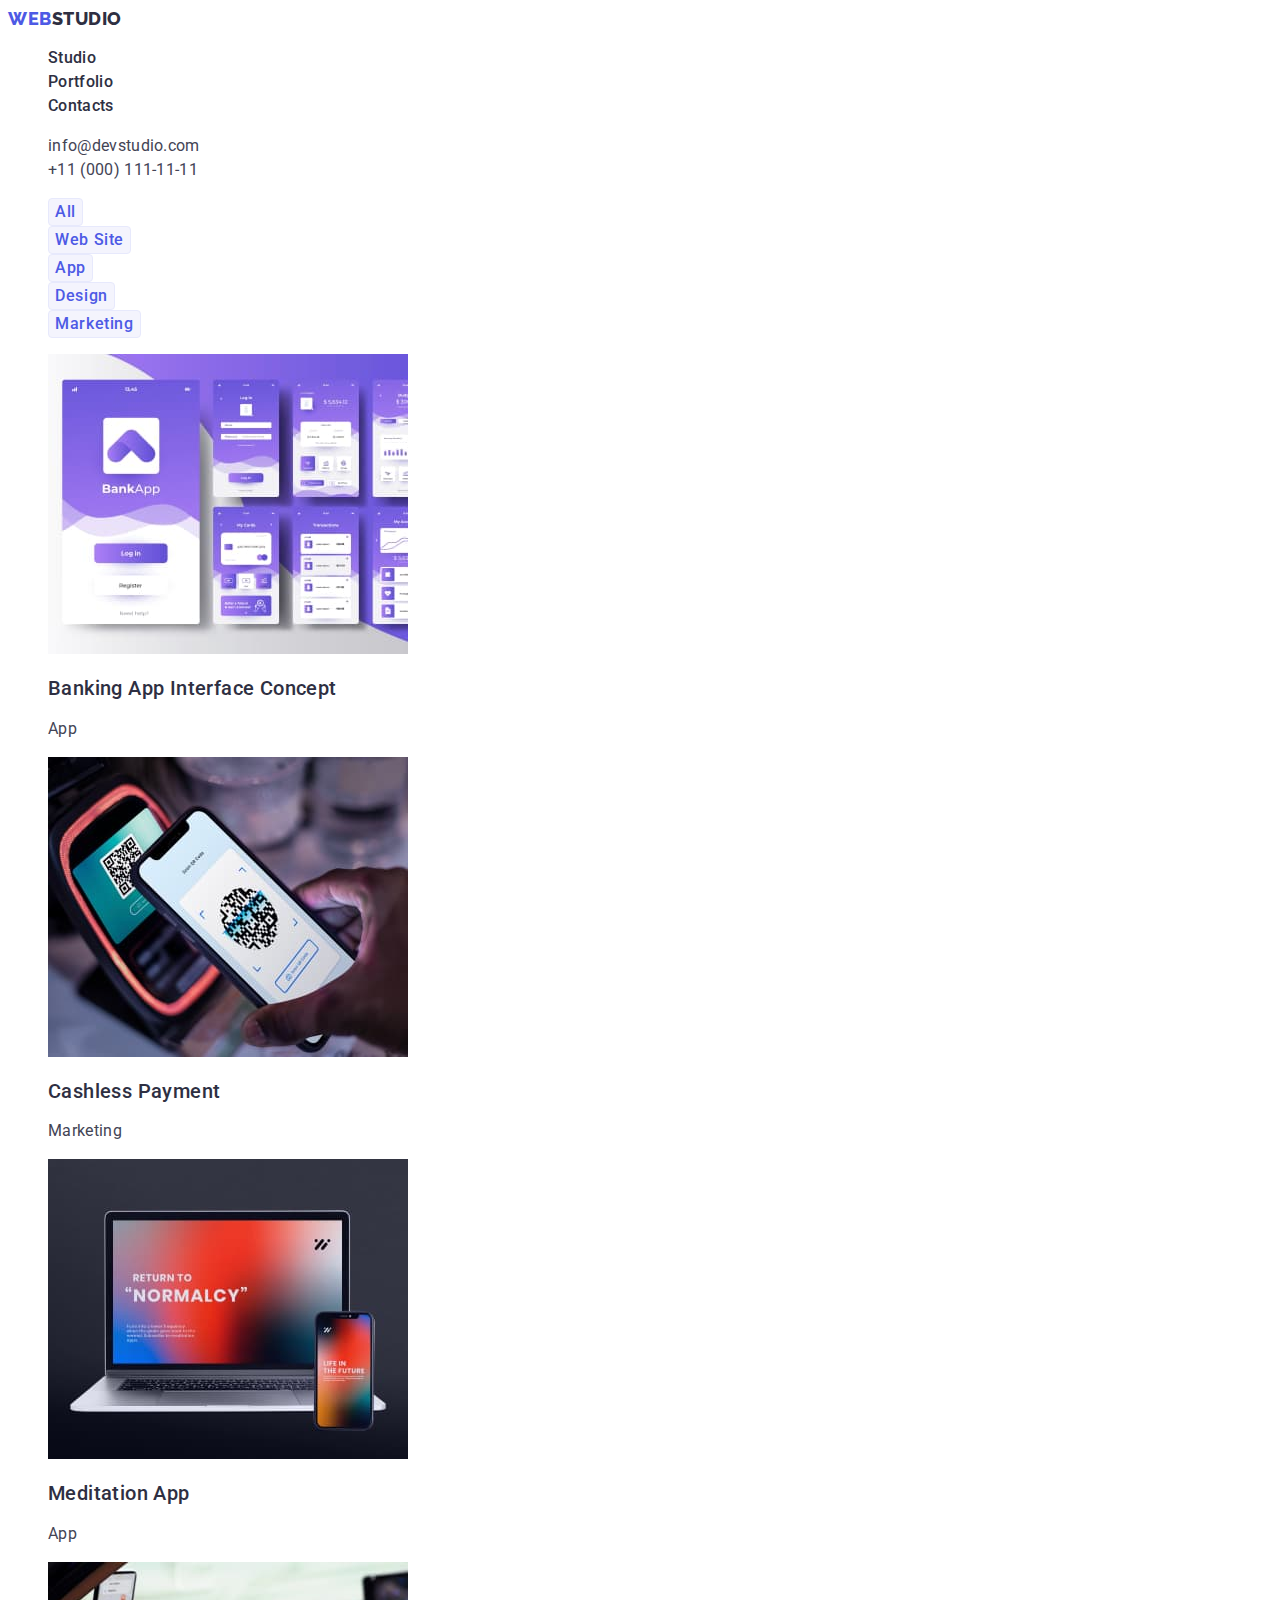
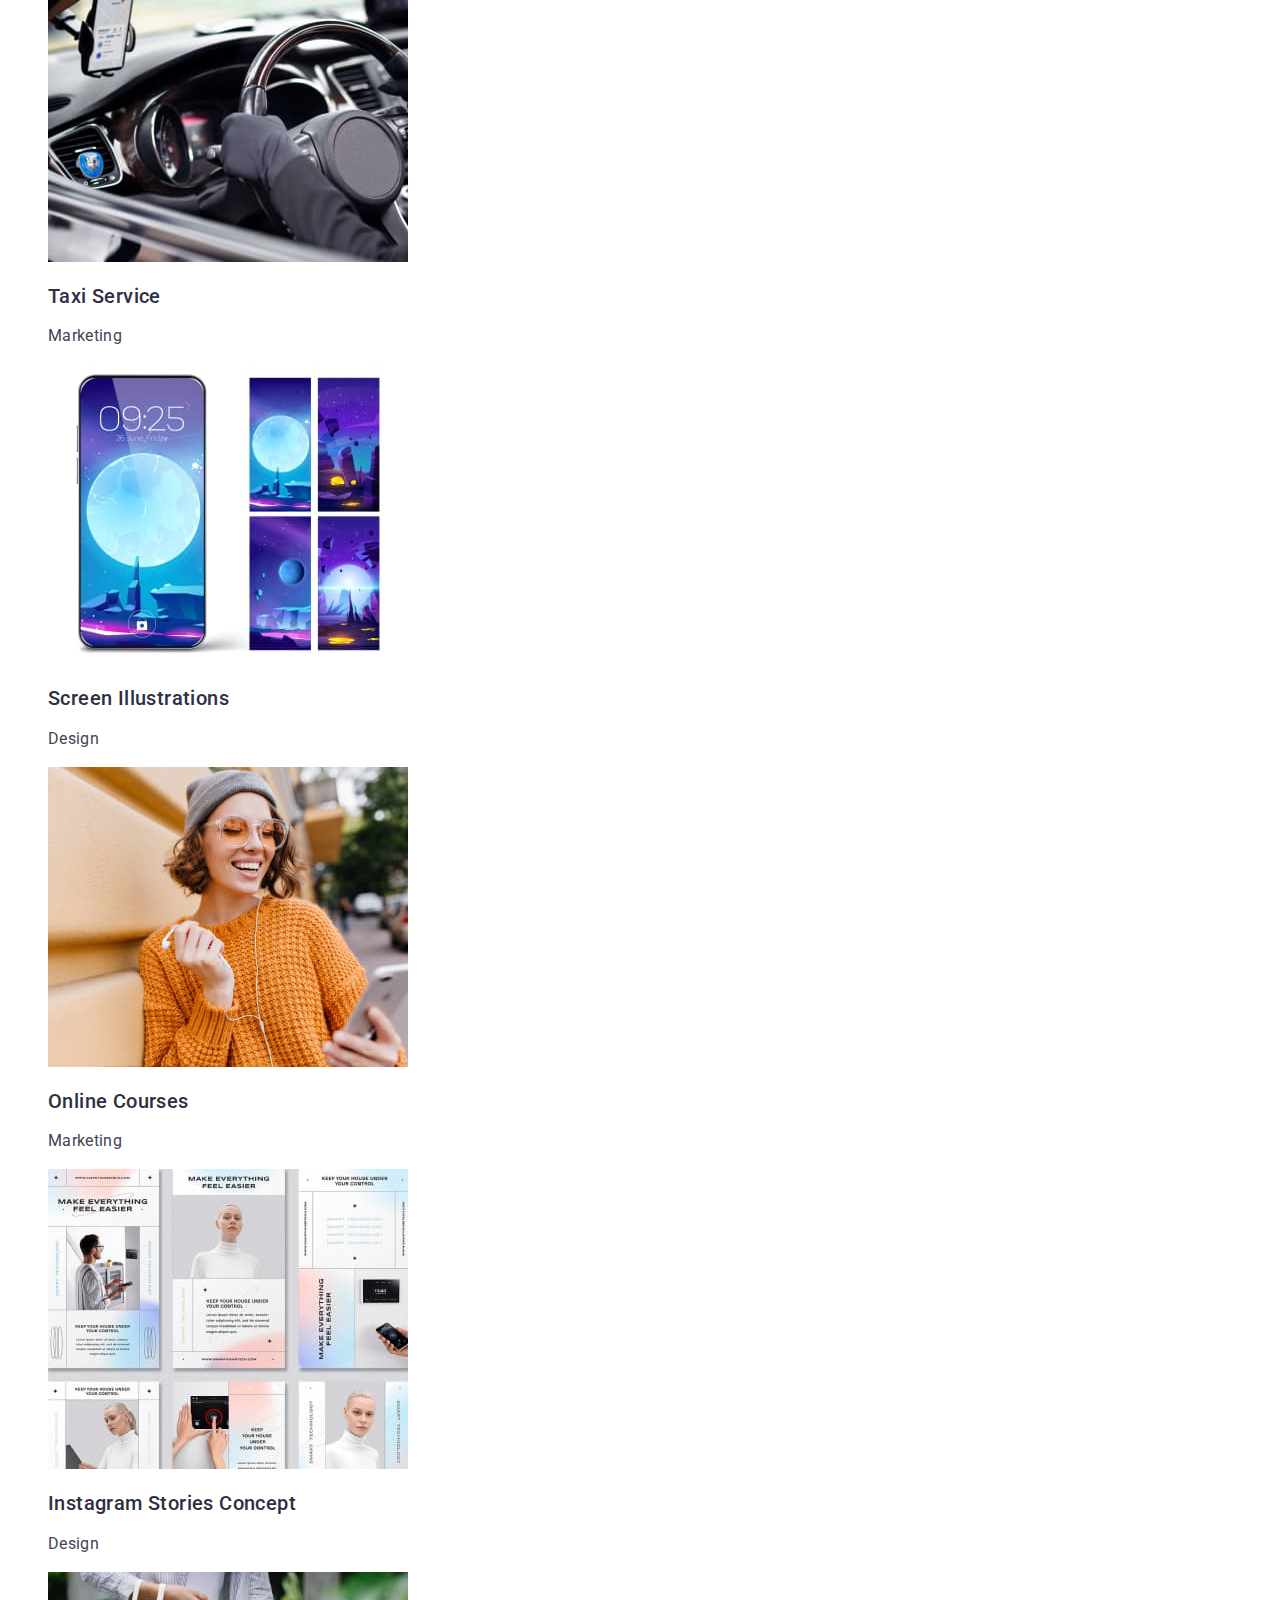
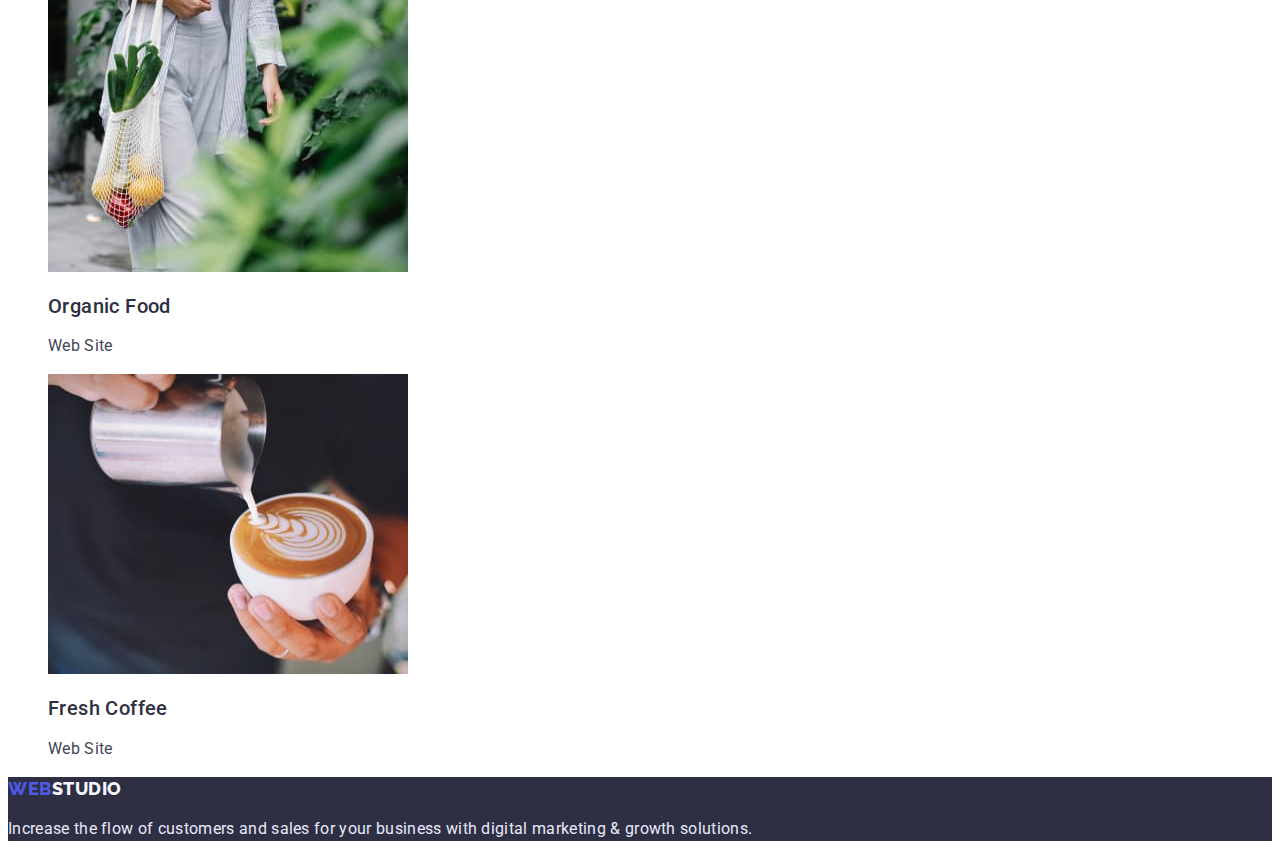
==== portfolio.html @ a834f353 "Initial commit" ====
<!DOCTYPE html>
<html lang="en">
  <head>
    <meta charset="UTF-8" />
    <meta http-equiv="X-UA-Compatible" content="IE=edge" />
    <meta name="viewport" content="width=device-width, initial-scale=1.0" />
    <title>Portfolio</title>
    <link rel="preconnect" href="https://fonts.googleapis.com" />
    <link rel="preconnect" href="https://fonts.gstatic.com" crossorigin />
    <link
      href="https://fonts.googleapis.com/css2?family=Raleway:wght@800&family=Roboto:wght@400;500;700&display=swap"
      rel="stylesheet"
    />
    <link rel="stylesheet" href="./css/styles.css" />
  </head>
  <body>
    <!-- Header section -->
    <header class="header">
      <nav class="header-nav">
        <a class="header-logo link" href="./index.html"
          >Web<span class="hd-logo">Studio</span></a
        >
        <ul class="header-list list">
          <li class="header-item">
            <a class="header-link link" href="./index.html">Studio</a>
          </li>
          <li class="header-item">
            <a class="header-link link" href="./portfolio.html">Portfolio</a>
          </li>
          <li class="header-item">
            <a class="header-link link" href="">Contacts</a>
          </li>
        </ul>
      </nav>
      <address class="header-address list">
        <ul class="header-contacts list">
          <li class="header-contact-item">
            <a class="header-contact link" href="mailto:info@devstudio.com"
              >info@devstudio.com</a
            >
          </li>
          <li class="header-contact-item">
            <a class="header-contact link" href="tel:+11(000)111-11-11"
              >+11 (000) 111-11-11</a
            >
          </li>
        </ul>
      </address>
    </header>
    <main>
      <section class="portfolio">
        <h1 class="portfolio-title">Portfolio</h1>
        <ul class="portfolio-list list">
          <li class="portfolio-item link">
            <button class="button btn" type="button">All</button>
          </li>
          <li class="portfolio-item">
            <button class="button btn" type="button">Web Site</button>
          </li>
          <li class="portfolio-item">
            <button class="button btn" type="button">App</button>
          </li>
          <li class="portfolio-item">
            <button class="button btn" type="button">Design</button>
          </li>
          <li class="portfolio-item">
            <button class="button btn" type="button">Marketing</button>
          </li>
        </ul>
        <ul class="portfolio-list-img list">
          <li class="img-item">
            <a class="portfolio-link link" href=""
              ><img
                src="./images/portfolio/img-2.jpg"
                alt="Banking App"
                width="360"
                height="300"
              />
              <h2 class="portfolio-subtitle">Banking App Interface Concept</h2>
              <p class="portfolio-text">App</p></a
            >
          </li>
          <li class="img-item">
            <a class="portfolio-link link" href=""
              ><img
                src="./images/portfolio/img-1.jpg"
                alt="Cashless Payment"
                width="360"
                height="300"
              />
              <h2 class="portfolio-subtitle">Cashless Payment</h2>
              <p class="portfolio-text">Marketing</p></a
            >
          </li>
          <li class="img-item">
            <a class="portfolio-link link" href=""
              ><img
                src="./images/portfolio/img.jpg"
                alt="Meditaion App"
                width="360"
                height="300"
              />
              <h2 class="portfolio-subtitle">Meditation App</h2>
              <p class="portfolio-text">App</p></a
            >
          </li>
          <li class="img-item">
            <a class="portfolio-link link" href=""
              ><img
                src="./images/portfolio/img3.jpg"
                alt="Taxi Service"
                width="360"
                height="300"
              />
              <h2 class="portfolio-subtitle">Taxi Service</h2>
              <p class="portfolio-text">Marketing</p></a
            >
          </li>
          <li class="img-item">
            <a class="portfolio-link link" href=""
              ><img
                src="./images/portfolio/img4.jpg"
                alt="Screen Illustrations"
                width="360"
                height="300"
              />
              <h2 class="portfolio-subtitle">Screen Illustrations</h2>
              <p class="portfolio-text">Design</p></a
            >
          </li>
          <li class="img-item">
            <a class="portfolio-link link" href=""
              ><img
                src="./images/portfolio/img5.jpg"
                alt="Online Courses"
                width="360"
                height="300"
              />
              <h2 class="portfolio-subtitle">Online Courses</h2>
              <p class="portfolio-text">Marketing</p></a
            >
          </li>
          <li class="img-item">
            <a class="portfolio-link link" href=""
              ><img
                src="./images/portfolio/img6.jpg"
                alt="Instagram Stories Concept"
                width="360"
                height="300"
              />
              <h2 class="portfolio-subtitle">Instagram Stories Concept</h2>
              <p class="portfolio-text">Design</p></a
            >
          </li>
          <li class="img-item">
            <a class="portfolio-link link" href=""
              ><img
                src="./images/portfolio/img7.jpg"
                alt="Organic Food"
                width="360"
                height="300"
              />
              <h2 class="portfolio-subtitle">Organic Food</h2>
              <p class="portfolio-text">Web Site</p></a
            >
          </li>
          <li class="img-item">
            <a class="portfolio-link link" href=""
              ><img
                src="./images/portfolio/img8.jpg"
                alt="Fresh Coffee"
                width="360"
                height="300"
              />
              <h2 class="portfolio-subtitle">Fresh Coffee</h2>
              <p class="portfolio-text">Web Site</p></a
            >
          </li>
        </ul>
      </section>
    </main>
    <!-- Footer section -->
    <footer class="footer">
      <a class="footer-logo link" href=""
        >Web<span class="logo">Studio</span></a
      >
      <p class="footer-text">
        Increase the flow of customers and sales for your business with digital
        marketing & growth solutions.
      </p>
    </footer>
  </body>
</html>
---- css/styles.css ----
:root {
    /* Text colors */
    --primary-txt-cl: #2e2f42;
    --secondary-txt-cl: #8E8F99;
    --accent-txt-cl: #E7E9FC;
    /* BG colors */
    --primary-bg-color: #2e2f42;
    /* Others */
    --color-iris: #4d5ae5;
    --color-ocean: #404bbf;
    --color-green: #31d0aa;
    --color-cornflower: #e7e9fc;
    --color-cloud: #f4f4fd;
    --color-slate: #434455;
    --light-txt-cl: #FFFFFF;
}
body {
    font-family: Roboto, sans-serif;
    font-size: 16px;
    line-height: calc(24 / 18);
    letter-spacing: 0.02em;
    color: var(--color-slate);
    background-color: #FFFFFF;
}
.link {
    text-decoration: none;
    color: currentColor;
}
.list {
    list-style: none;
}

.header {}

.header-logo{
    font-family: 'Raleway', sans-serif;
    font-weight: 800;
    font-size: 18px;
    line-height: 1.17;
    letter-spacing: 0.03em;
    text-transform: uppercase;
    color: var(--color-iris);
}
.hd-logo{
    font-family: 'Raleway',sans-serif;
    font-weight: 800;
    font-size: 18px;
    line-height: 1.17;
    letter-spacing: 0.03em;
    text-transform: uppercase;
    color: var(--primary-txt-cl);
}

.logo {
    font-family: 'Raleway', sans-serif;
    font-weight: 800;
    font-size: 18px;
    line-height: calc(24 / 18);
    letter-spacing: 0.03em;
    text-transform: uppercase;
    color: var(--color-cloud);
}

.header-nav {}

.header-address{
    font-style: normal;
}

.header-item {}

.header-link {
    font-weight: 500;
    font-size: 16px;
    line-height: 1.5;
    text-decoration: none;
    color: var(--primary-txt-cl);
}

.header-link:hover,
.header-link:focus{
    color: var(--color-ocean);
}

.list{
    list-style: none;
}

.header-contact-item {
    
}
.header-contact{
    font-weight: 400;
    font-size: 16px;
    line-height: 1.5;
    letter-spacing: 0.02em;
    color: var(--color-slate);
}

.header-contact:hover,
.header-contact:focus{
    color: var(--color-ocean);
}


/* Hero section */
.hero-section {
    background-color: var(--primary-bg-color);
}

.hero-title {
    font-weight: 700;
    font-size: 56px;
    line-height: 1.07;
    text-align: center;
    letter-spacing: 0.02em;
    color: var(--light-txt-cl);
}

.hero-btn {
    font-family: inherit;
    font-weight: 500;
    font-size: 16px;
    line-height: calc(24 /16);
    letter-spacing: 0.04em;
    color: var(--light-txt-cl);
    background-color: var(--color-iris);
    border-radius: 4px;
    cursor: pointer;
}
.hero-btn:hover,
.hero-btn:focus{
    background-color: var(--color-ocean);
}

/* First section */
.first-section {}

.first-title {
    display: none;
}

.first-list {}

.first-item {}

.first-subtitle {
    font-weight: 500;
    font-size: 20px;
    line-height: calc(24 / 20);
    letter-spacing: 0.02em;
    color: var(--primary-txt-cl);
}

.first-text {
    font-weight: 400;
    font-size: 16px;
    line-height: calc(24 / 16);
    color: var(--color-slate);
}

/* Second section */
.second-section {}

.second-title {
    font-weight: 700;
    font-size: 36px;
    line-height: 1.11;
    text-align: center;
    letter-spacing: 0.02em;
    text-transform: capitalize;
    color: var(--primary-txt-cl);
}

.second-list {}

.second-item {}

.second-img {}

/* Third section */
.third-section {
    background-color: var(--color-cloud);
}

.third-title {
    font-weight: 700;
    font-size: 36px;
    line-height: 1.11;
    text-align: center;
    letter-spacing: 0.02em;
    text-transform: capitalize;
    color: var(--primary-txt-cl);
}

.third-list {}

.third-item {
    background-color: #FFFFFF;
}

.third-img {}

.third-subtitle {
    font-weight: 500;
    font-size: 20px;
    line-height: calc(24 / 20);
    letter-spacing: 0.02em;
    color: var(--primary-txt-cl);
}

.third-text {
    font-weight: 400;
    font-size: 16px;
    line-height: calc(24 / 16);
    color: var(--color-slate);
}

/* Footer */
.footer {
    background-color: var(--primary-bg-color);
}

.footer-logo {
    font-family: 'Raleway', sans-serif;
    font-weight: 800;
    font-size: 18px;
    line-height: 1.17;
    letter-spacing: 0.03em;
    text-transform: uppercase;
    color: var(--color-iris);
}

.footer-text{
    font-weight: 400;
    font-size: 16px;
    line-height: calc(24 / 16);
    color: var(--color-cornflower);
}
    
.button:hover,
.button:focus{
    color: var(--light-txt-cl);
    background-color: var(--color-ocean);
}

.btn {
    font-family: inherit;
    font-weight: 500;
    font-size: 16px;
    line-height: calc(24 / 16);
    letter-spacing: 0.04em;
    color: var(--color-iris);
    background-color: var(--color-cloud);
    border: 1px solid var(--color-cornflower);
    border-radius: 4px;
    cursor: pointer;
}

.portfolio {}

.portfolio-title {
    display: none;
}

.portfolio-list {}

.portfolio-item {}

.portfolio-list-img {}

.img-item {}

.portfolio-link{}

.portfolio-subtitle {
    font-weight: 500;
    font-size: 20px;
    line-height: calc(24 / 20);
    letter-spacing: 0.02em;
    color: var(--primary-txt-cl);
}

.portfolio-text {
    font-weight: 400;
    font-size: 16px;
    line-height: calc(24 / 16);
    color: var(--color-slate);
}
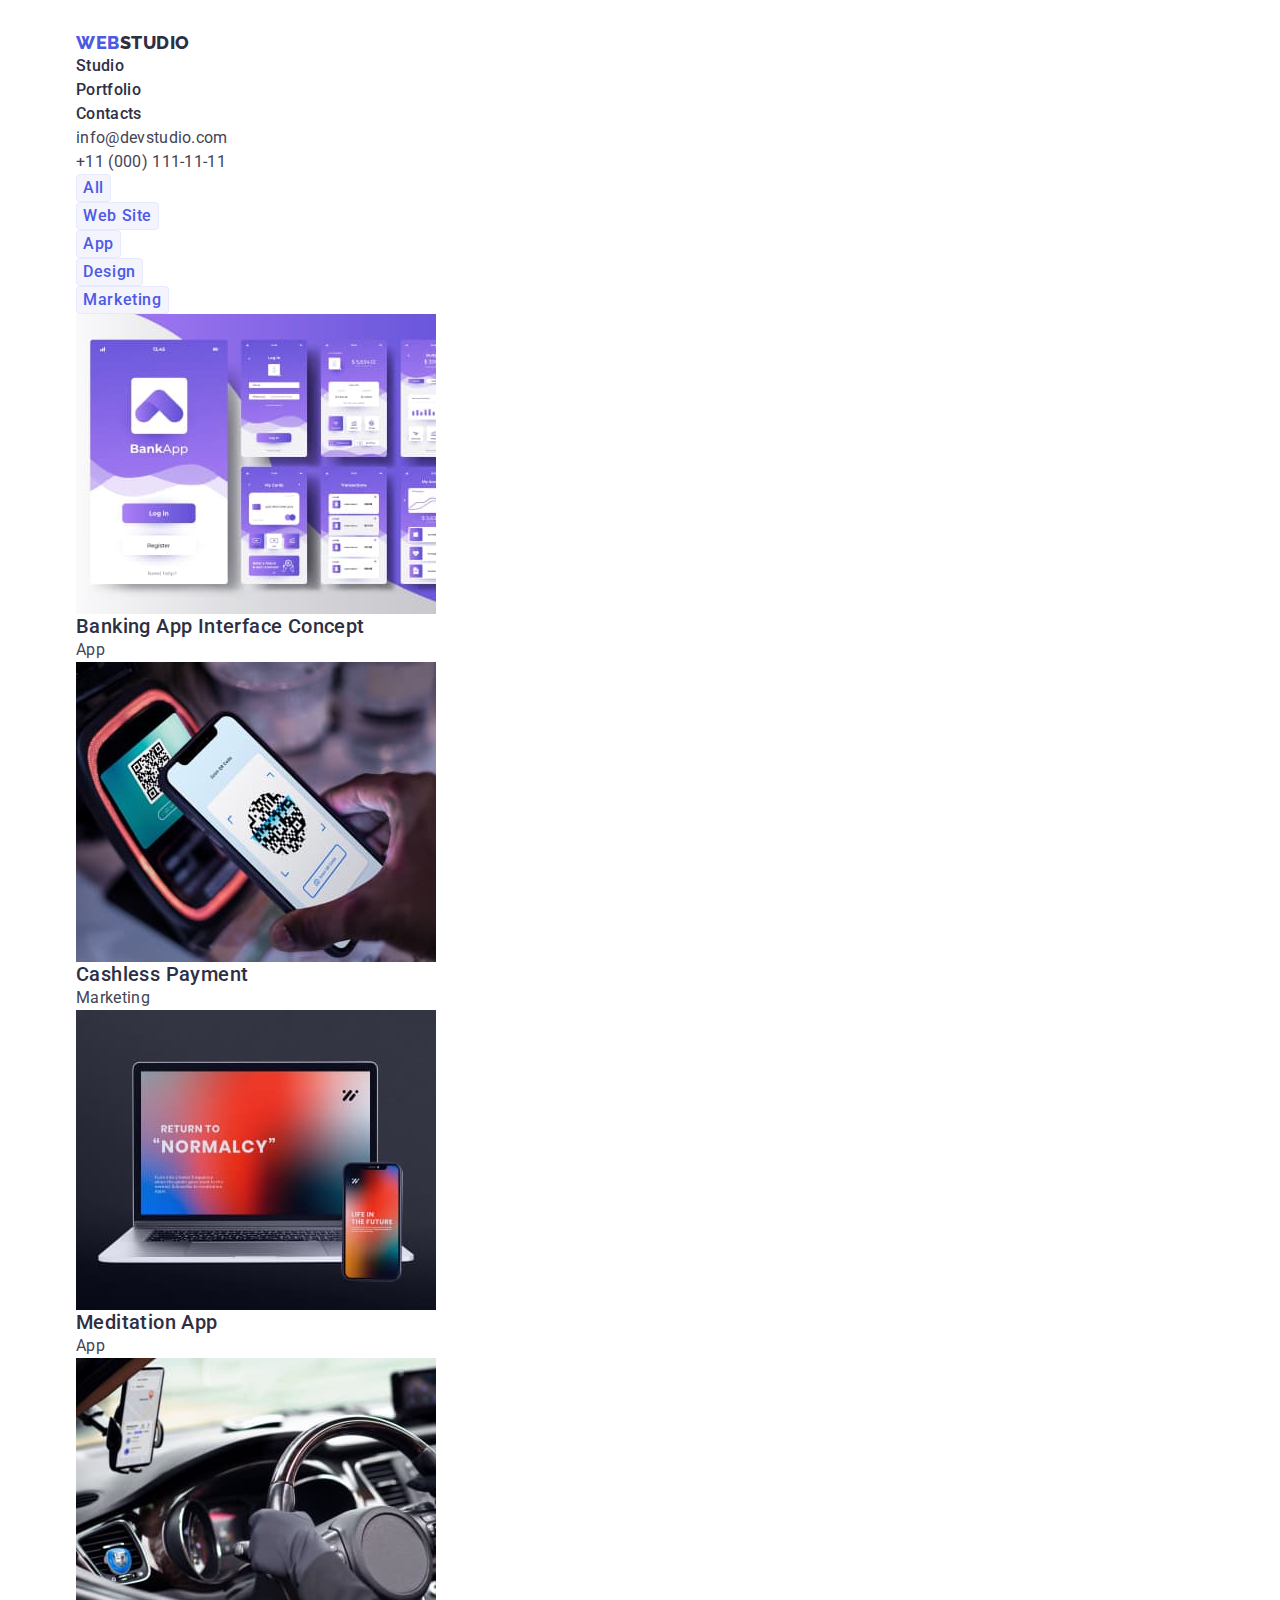
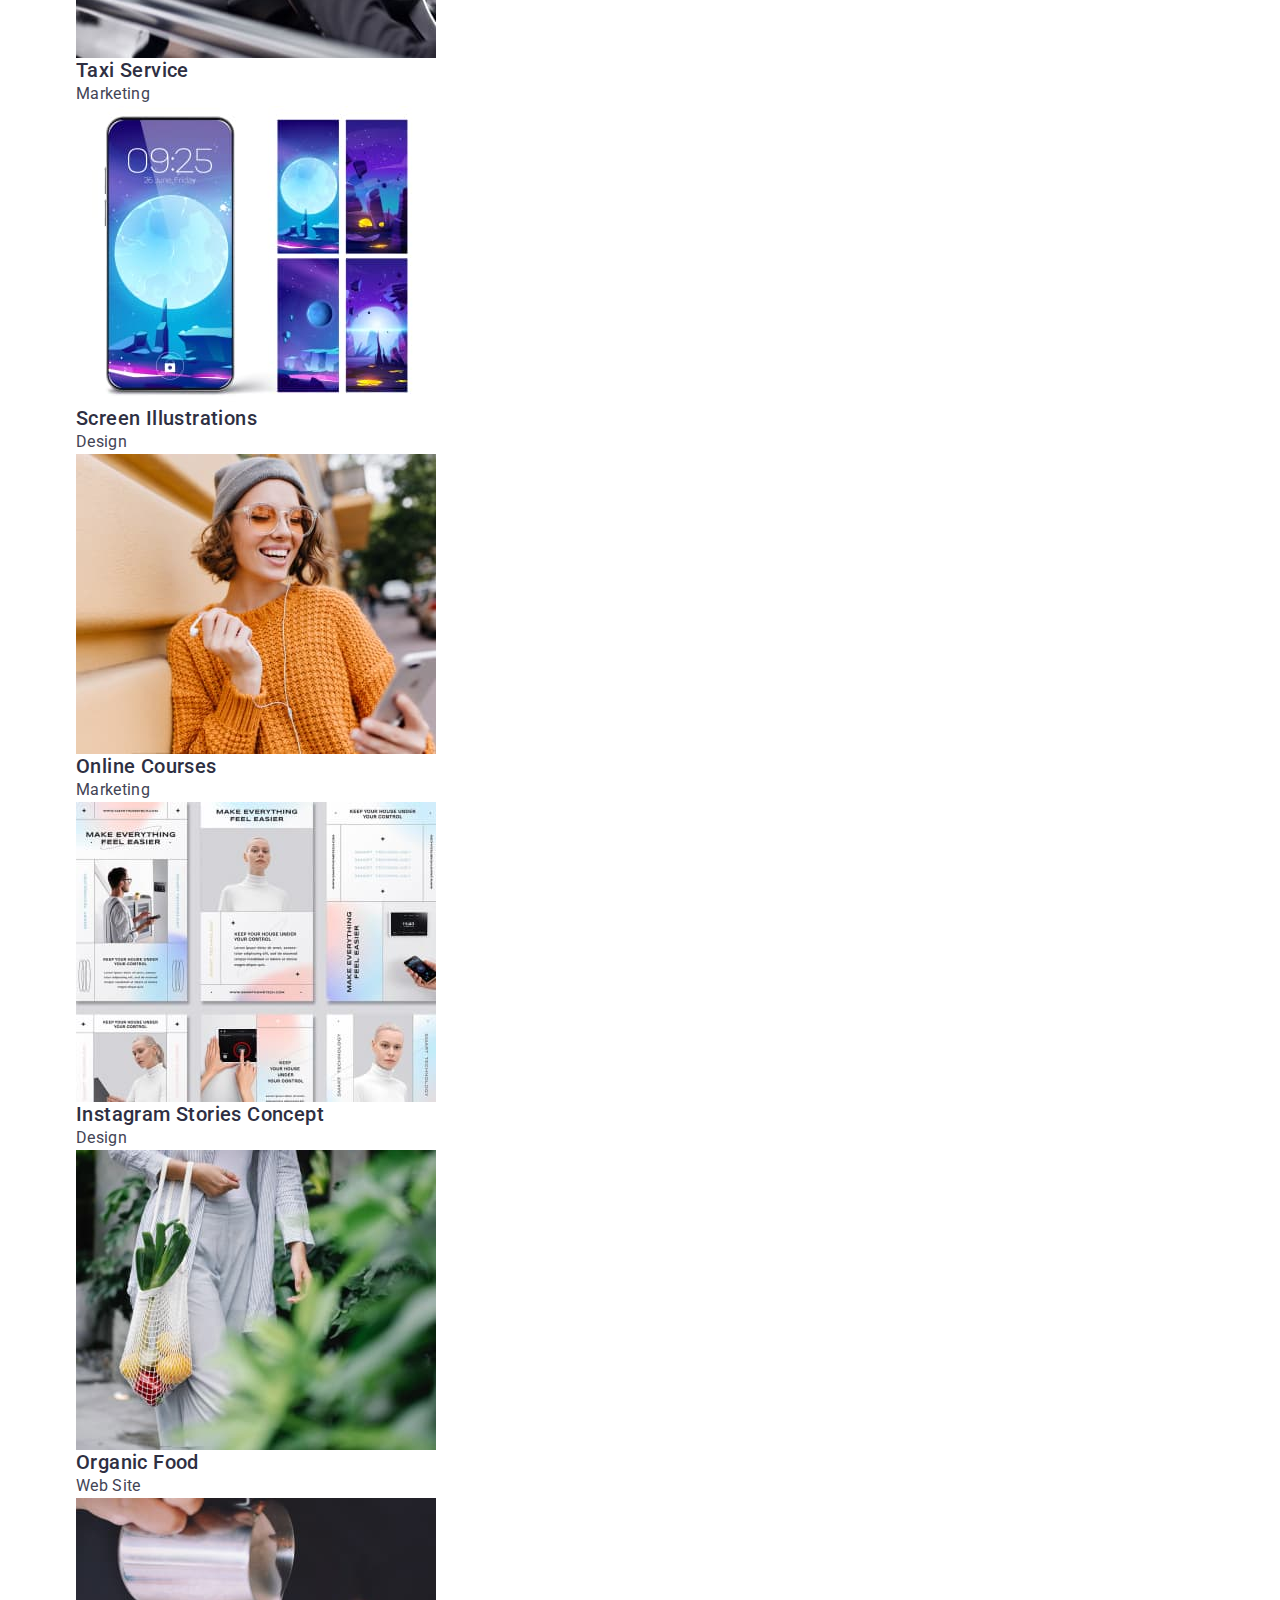
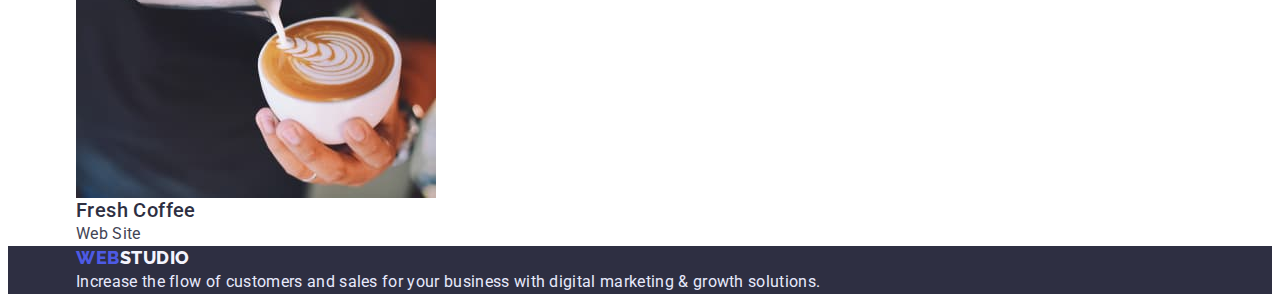
==== commit 46ecc580: "Update portfolio.html" ====
--- a/portfolio.html
+++ b/portfolio.html
@@ -11,183 +11,198 @@
       href="https://fonts.googleapis.com/css2?family=Raleway:wght@800&family=Roboto:wght@400;500;700&display=swap"
       rel="stylesheet"
     />
+    <link
+      rel="stylesheet"
+      href="https://cdnjs.cloudflare.com/ajax/libs/modern-normalize/1.1.0/modern-normalize.min.css"
+      integrity="sha512-wpPYUAdjBVSE4KJnH1VR1HeZfpl1ub8YT/NKx4PuQ5NmX2tKuGu6U/JRp5y+Y8XG2tV+wKQpNHVUX03MfMFn9Q=="
+      crossorigin="anonymous"
+      referrerpolicy="no-referrer"
+    />
     <link rel="stylesheet" href="./css/styles.css" />
   </head>
   <body>
     <!-- Header section -->
     <header class="header">
-      <nav class="header-nav">
-        <a class="header-logo link" href="./index.html"
-          >Web<span class="hd-logo">Studio</span></a
-        >
-        <ul class="header-list list">
-          <li class="header-item">
-            <a class="header-link link" href="./index.html">Studio</a>
-          </li>
-          <li class="header-item">
-            <a class="header-link link" href="./portfolio.html">Portfolio</a>
-          </li>
-          <li class="header-item">
-            <a class="header-link link" href="">Contacts</a>
-          </li>
-        </ul>
-      </nav>
-      <address class="header-address list">
-        <ul class="header-contacts list">
-          <li class="header-contact-item">
-            <a class="header-contact link" href="mailto:info@devstudio.com"
-              >info@devstudio.com</a
-            >
-          </li>
-          <li class="header-contact-item">
-            <a class="header-contact link" href="tel:+11(000)111-11-11"
-              >+11 (000) 111-11-11</a
-            >
-          </li>
-        </ul>
-      </address>
+      <div class="container">
+        <nav class="header-nav">
+          <a class="header-logo link" href="./index.html"
+            >Web<span class="hd-logo">Studio</span></a
+          >
+          <ul class="header-list list">
+            <li class="header-item">
+              <a class="header-link link" href="./index.html">Studio</a>
+            </li>
+            <li class="header-item">
+              <a class="header-link link" href="./portfolio.html">Portfolio</a>
+            </li>
+            <li class="header-item">
+              <a class="header-link link" href="">Contacts</a>
+            </li>
+          </ul>
+        </nav>
+        <address class="header-address list">
+          <ul class="header-contacts list">
+            <li class="header-contact-item">
+              <a class="header-contact link" href="mailto:info@devstudio.com"
+                >info@devstudio.com</a
+              >
+            </li>
+            <li class="header-contact-item">
+              <a class="header-contact link" href="tel:+11(000)111-11-11"
+                >+11 (000) 111-11-11</a
+              >
+            </li>
+          </ul>
+        </address>
+      </div>
     </header>
     <main>
       <section class="portfolio">
-        <h1 class="portfolio-title">Portfolio</h1>
-        <ul class="portfolio-list list">
-          <li class="portfolio-item link">
-            <button class="button btn" type="button">All</button>
-          </li>
-          <li class="portfolio-item">
-            <button class="button btn" type="button">Web Site</button>
-          </li>
-          <li class="portfolio-item">
-            <button class="button btn" type="button">App</button>
-          </li>
-          <li class="portfolio-item">
-            <button class="button btn" type="button">Design</button>
-          </li>
-          <li class="portfolio-item">
-            <button class="button btn" type="button">Marketing</button>
-          </li>
-        </ul>
-        <ul class="portfolio-list-img list">
-          <li class="img-item">
-            <a class="portfolio-link link" href=""
-              ><img
-                src="./images/portfolio/img-2.jpg"
-                alt="Banking App"
-                width="360"
-                height="300"
-              />
-              <h2 class="portfolio-subtitle">Banking App Interface Concept</h2>
-              <p class="portfolio-text">App</p></a
-            >
-          </li>
-          <li class="img-item">
-            <a class="portfolio-link link" href=""
-              ><img
-                src="./images/portfolio/img-1.jpg"
-                alt="Cashless Payment"
-                width="360"
-                height="300"
-              />
-              <h2 class="portfolio-subtitle">Cashless Payment</h2>
-              <p class="portfolio-text">Marketing</p></a
-            >
-          </li>
-          <li class="img-item">
-            <a class="portfolio-link link" href=""
-              ><img
-                src="./images/portfolio/img.jpg"
-                alt="Meditaion App"
-                width="360"
-                height="300"
-              />
-              <h2 class="portfolio-subtitle">Meditation App</h2>
-              <p class="portfolio-text">App</p></a
-            >
-          </li>
-          <li class="img-item">
-            <a class="portfolio-link link" href=""
-              ><img
-                src="./images/portfolio/img3.jpg"
-                alt="Taxi Service"
-                width="360"
-                height="300"
-              />
-              <h2 class="portfolio-subtitle">Taxi Service</h2>
-              <p class="portfolio-text">Marketing</p></a
-            >
-          </li>
-          <li class="img-item">
-            <a class="portfolio-link link" href=""
-              ><img
-                src="./images/portfolio/img4.jpg"
-                alt="Screen Illustrations"
-                width="360"
-                height="300"
-              />
-              <h2 class="portfolio-subtitle">Screen Illustrations</h2>
-              <p class="portfolio-text">Design</p></a
-            >
-          </li>
-          <li class="img-item">
-            <a class="portfolio-link link" href=""
-              ><img
-                src="./images/portfolio/img5.jpg"
-                alt="Online Courses"
-                width="360"
-                height="300"
-              />
-              <h2 class="portfolio-subtitle">Online Courses</h2>
-              <p class="portfolio-text">Marketing</p></a
-            >
-          </li>
-          <li class="img-item">
-            <a class="portfolio-link link" href=""
-              ><img
-                src="./images/portfolio/img6.jpg"
-                alt="Instagram Stories Concept"
-                width="360"
-                height="300"
-              />
-              <h2 class="portfolio-subtitle">Instagram Stories Concept</h2>
-              <p class="portfolio-text">Design</p></a
-            >
-          </li>
-          <li class="img-item">
-            <a class="portfolio-link link" href=""
-              ><img
-                src="./images/portfolio/img7.jpg"
-                alt="Organic Food"
-                width="360"
-                height="300"
-              />
-              <h2 class="portfolio-subtitle">Organic Food</h2>
-              <p class="portfolio-text">Web Site</p></a
-            >
-          </li>
-          <li class="img-item">
-            <a class="portfolio-link link" href=""
-              ><img
-                src="./images/portfolio/img8.jpg"
-                alt="Fresh Coffee"
-                width="360"
-                height="300"
-              />
-              <h2 class="portfolio-subtitle">Fresh Coffee</h2>
-              <p class="portfolio-text">Web Site</p></a
-            >
-          </li>
-        </ul>
+        <div class="container">
+          <h1 class="portfolio-title">Portfolio</h1>
+          <ul class="portfolio-list list">
+            <li class="portfolio-item link">
+              <button class="button btn" type="button">All</button>
+            </li>
+            <li class="portfolio-item">
+              <button class="button btn" type="button">Web Site</button>
+            </li>
+            <li class="portfolio-item">
+              <button class="button btn" type="button">App</button>
+            </li>
+            <li class="portfolio-item">
+              <button class="button btn" type="button">Design</button>
+            </li>
+            <li class="portfolio-item">
+              <button class="button btn" type="button">Marketing</button>
+            </li>
+          </ul>
+          <ul class="portfolio-list-img list">
+            <li class="img-item">
+              <a class="portfolio-link link" href=""
+                ><img
+                  src="./images/portfolio/img-2.jpg"
+                  alt="Banking App"
+                  width="360"
+                  height="300"
+                />
+                <h2 class="portfolio-subtitle">
+                  Banking App Interface Concept
+                </h2>
+                <p class="portfolio-text">App</p></a
+              >
+            </li>
+            <li class="img-item">
+              <a class="portfolio-link link" href=""
+                ><img
+                  src="./images/portfolio/img-1.jpg"
+                  alt="Cashless Payment"
+                  width="360"
+                  height="300"
+                />
+                <h2 class="portfolio-subtitle">Cashless Payment</h2>
+                <p class="portfolio-text">Marketing</p></a
+              >
+            </li>
+            <li class="img-item">
+              <a class="portfolio-link link" href=""
+                ><img
+                  src="./images/portfolio/img.jpg"
+                  alt="Meditaion App"
+                  width="360"
+                  height="300"
+                />
+                <h2 class="portfolio-subtitle">Meditation App</h2>
+                <p class="portfolio-text">App</p></a
+              >
+            </li>
+            <li class="img-item">
+              <a class="portfolio-link link" href=""
+                ><img
+                  src="./images/portfolio/img3.jpg"
+                  alt="Taxi Service"
+                  width="360"
+                  height="300"
+                />
+                <h2 class="portfolio-subtitle">Taxi Service</h2>
+                <p class="portfolio-text">Marketing</p></a
+              >
+            </li>
+            <li class="img-item">
+              <a class="portfolio-link link" href=""
+                ><img
+                  src="./images/portfolio/img4.jpg"
+                  alt="Screen Illustrations"
+                  width="360"
+                  height="300"
+                />
+                <h2 class="portfolio-subtitle">Screen Illustrations</h2>
+                <p class="portfolio-text">Design</p></a
+              >
+            </li>
+            <li class="img-item">
+              <a class="portfolio-link link" href=""
+                ><img
+                  src="./images/portfolio/img5.jpg"
+                  alt="Online Courses"
+                  width="360"
+                  height="300"
+                />
+                <h2 class="portfolio-subtitle">Online Courses</h2>
+                <p class="portfolio-text">Marketing</p></a
+              >
+            </li>
+            <li class="img-item">
+              <a class="portfolio-link link" href=""
+                ><img
+                  src="./images/portfolio/img6.jpg"
+                  alt="Instagram Stories Concept"
+                  width="360"
+                  height="300"
+                />
+                <h2 class="portfolio-subtitle">Instagram Stories Concept</h2>
+                <p class="portfolio-text">Design</p></a
+              >
+            </li>
+            <li class="img-item">
+              <a class="portfolio-link link" href=""
+                ><img
+                  src="./images/portfolio/img7.jpg"
+                  alt="Organic Food"
+                  width="360"
+                  height="300"
+                />
+                <h2 class="portfolio-subtitle">Organic Food</h2>
+                <p class="portfolio-text">Web Site</p></a
+              >
+            </li>
+            <li class="img-item">
+              <a class="portfolio-link link" href=""
+                ><img
+                  src="./images/portfolio/img8.jpg"
+                  alt="Fresh Coffee"
+                  width="360"
+                  height="300"
+                />
+                <h2 class="portfolio-subtitle">Fresh Coffee</h2>
+                <p class="portfolio-text">Web Site</p></a
+              >
+            </li>
+          </ul>
+        </div>
       </section>
     </main>
     <!-- Footer section -->
     <footer class="footer">
-      <a class="footer-logo link" href=""
-        >Web<span class="logo">Studio</span></a
-      >
-      <p class="footer-text">
-        Increase the flow of customers and sales for your business with digital
-        marketing & growth solutions.
-      </p>
+      <div class="container">
+        <a class="footer-logo link" href=""
+          >Web<span class="logo">Studio</span></a
+        >
+        <p class="footer-text">
+          Increase the flow of customers and sales for your business with
+          digital marketing & growth solutions.
+        </p>
+      </div>
     </footer>
   </body>
 </html>
--- a/css/styles.css
+++ b/css/styles.css
@@ -14,6 +14,21 @@
     --color-slate: #434455;
     --light-txt-cl: #FFFFFF;
 }
+
+* {
+    box-sizing: border-box;
+}
+p,h1,h2,h3,h4,h5,h6 {
+    margin: 0;
+}
+ul {
+    margin: 0;
+    padding-left: 0;
+}
+img {
+    display: block;
+}
+
 body {
     font-family: Roboto, sans-serif;
     font-size: 16px;
@@ -30,7 +45,16 @@
     list-style: none;
 }
 
-.header {}
+.container {
+    width: 1158px;
+    padding-left: 15px;
+    padding-right: 15px;
+    margin: 0 auto;
+}
+
+.header {
+    padding-top: 24px;
+}
 
 .header-logo{
     font-family: 'Raleway', sans-serif;
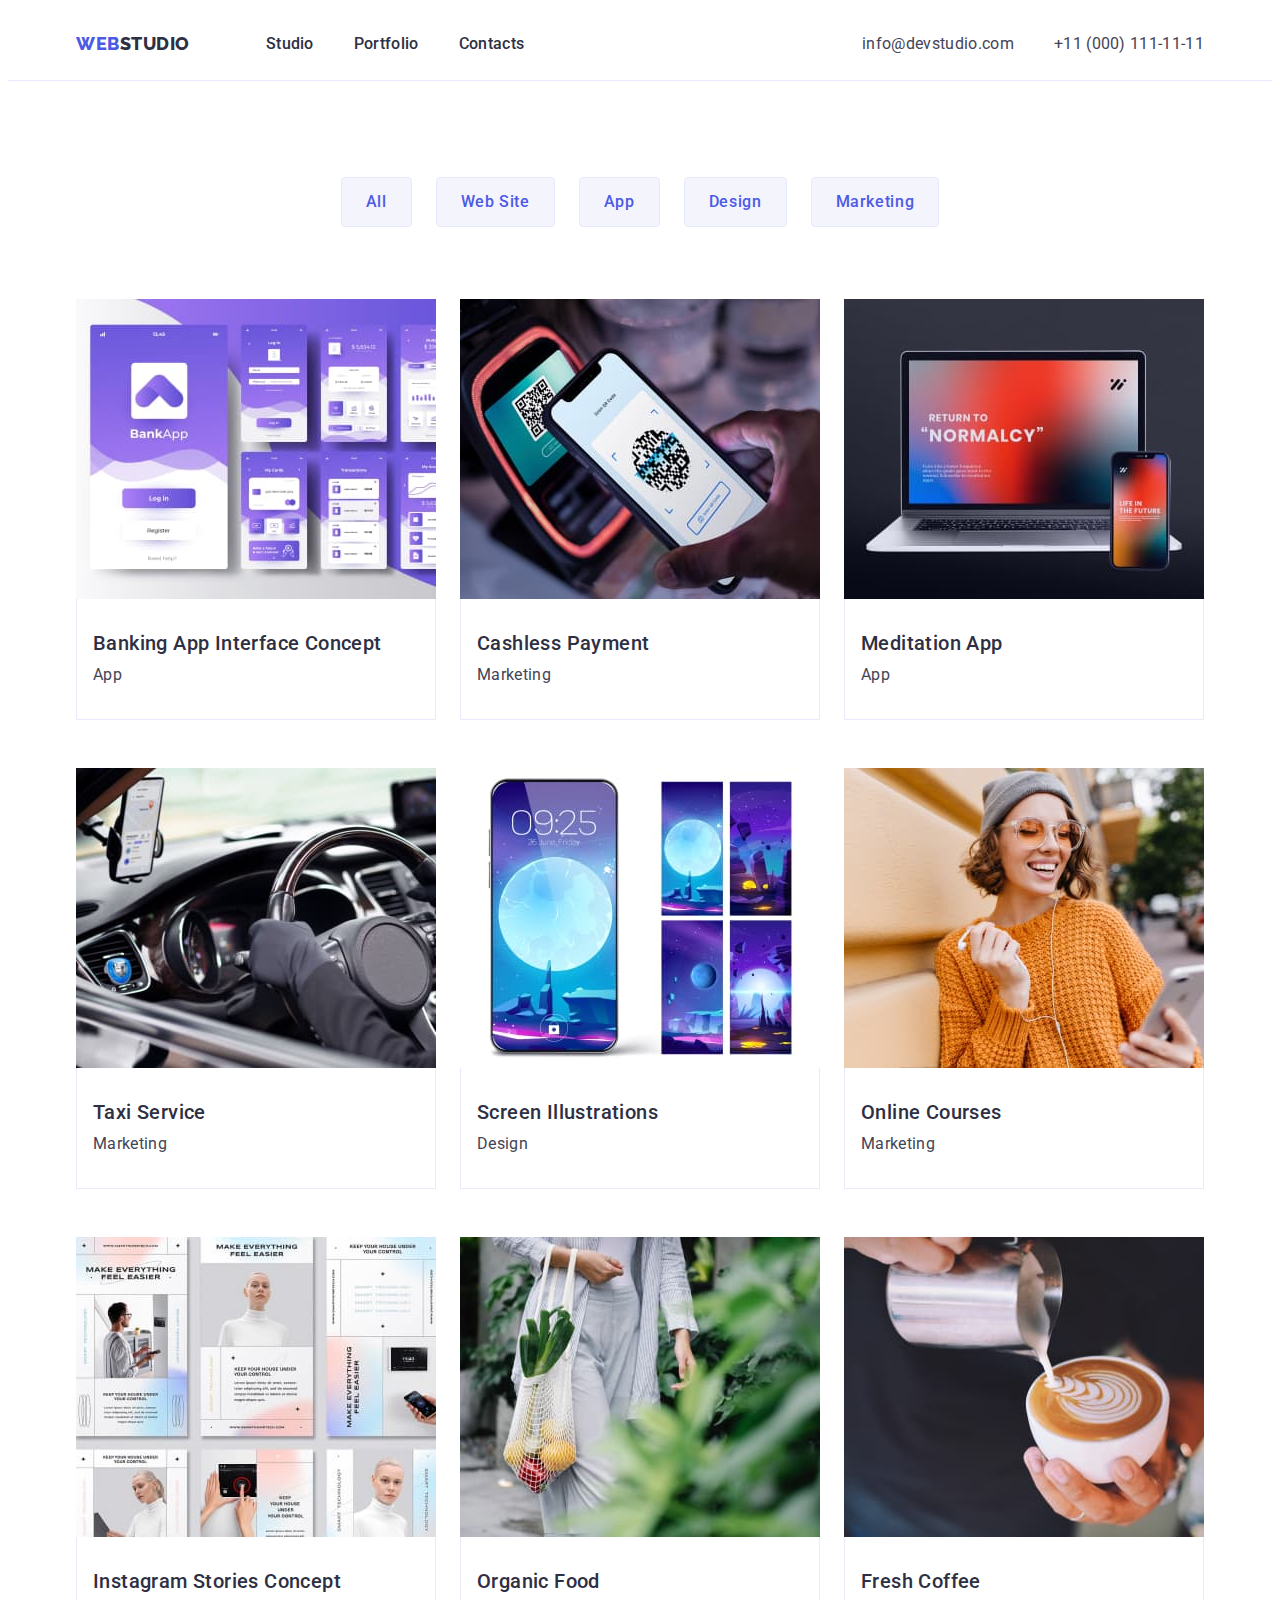
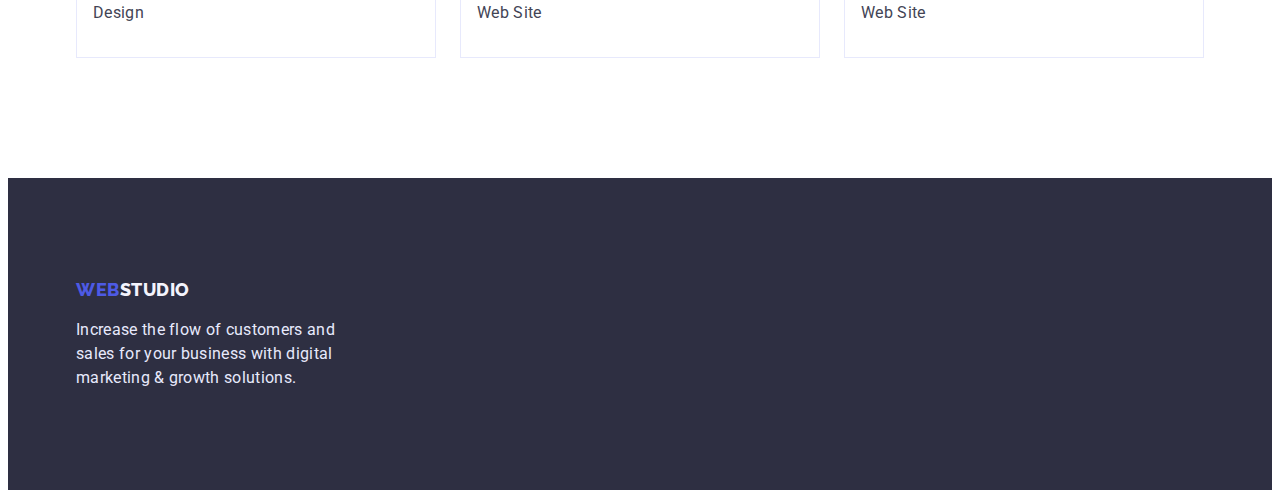
==== commit 4d7c0c3e: "Update portfolio.html" ====
--- a/portfolio.html
+++ b/portfolio.html
@@ -23,7 +23,7 @@
   <body>
     <!-- Header section -->
     <header class="header">
-      <div class="container">
+      <div class="container header-container">
         <nav class="header-nav">
           <a class="header-logo link" href="./index.html"
             >Web<span class="hd-logo">Studio</span></a
@@ -86,10 +86,12 @@
                   width="360"
                   height="300"
                 />
-                <h2 class="portfolio-subtitle">
-                  Banking App Interface Concept
-                </h2>
-                <p class="portfolio-text">App</p></a
+                <div class="portfolio-content">
+                  <h2 class="portfolio-subtitle">
+                    Banking App Interface Concept
+                  </h2>
+                  <p class="portfolio-text">App</p>
+                </div></a
               >
             </li>
             <li class="img-item">
@@ -100,8 +102,10 @@
                   width="360"
                   height="300"
                 />
-                <h2 class="portfolio-subtitle">Cashless Payment</h2>
-                <p class="portfolio-text">Marketing</p></a
+                <div class="portfolio-content">
+                  <h2 class="portfolio-subtitle">Cashless Payment</h2>
+                  <p class="portfolio-text">Marketing</p>
+                </div></a
               >
             </li>
             <li class="img-item">
@@ -112,8 +116,10 @@
                   width="360"
                   height="300"
                 />
-                <h2 class="portfolio-subtitle">Meditation App</h2>
-                <p class="portfolio-text">App</p></a
+                <div class="portfolio-content">
+                  <h2 class="portfolio-subtitle">Meditation App</h2>
+                  <p class="portfolio-text">App</p>
+                </div></a
               >
             </li>
             <li class="img-item">
@@ -124,8 +130,10 @@
                   width="360"
                   height="300"
                 />
-                <h2 class="portfolio-subtitle">Taxi Service</h2>
-                <p class="portfolio-text">Marketing</p></a
+                <div class="portfolio-content">
+                  <h2 class="portfolio-subtitle">Taxi Service</h2>
+                  <p class="portfolio-text">Marketing</p>
+                </div></a
               >
             </li>
             <li class="img-item">
@@ -136,8 +144,10 @@
                   width="360"
                   height="300"
                 />
-                <h2 class="portfolio-subtitle">Screen Illustrations</h2>
-                <p class="portfolio-text">Design</p></a
+                <div class="portfolio-content">
+                  <h2 class="portfolio-subtitle">Screen Illustrations</h2>
+                  <p class="portfolio-text">Design</p>
+                </div></a
               >
             </li>
             <li class="img-item">
@@ -148,8 +158,10 @@
                   width="360"
                   height="300"
                 />
-                <h2 class="portfolio-subtitle">Online Courses</h2>
-                <p class="portfolio-text">Marketing</p></a
+                <div class="portfolio-content">
+                  <h2 class="portfolio-subtitle">Online Courses</h2>
+                  <p class="portfolio-text">Marketing</p>
+                </div></a
               >
             </li>
             <li class="img-item">
@@ -160,8 +172,10 @@
                   width="360"
                   height="300"
                 />
-                <h2 class="portfolio-subtitle">Instagram Stories Concept</h2>
-                <p class="portfolio-text">Design</p></a
+                <div class="portfolio-content">
+                  <h2 class="portfolio-subtitle">Instagram Stories Concept</h2>
+                  <p class="portfolio-text">Design</p>
+                </div></a
               >
             </li>
             <li class="img-item">
@@ -172,8 +186,10 @@
                   width="360"
                   height="300"
                 />
-                <h2 class="portfolio-subtitle">Organic Food</h2>
-                <p class="portfolio-text">Web Site</p></a
+                <div class="portfolio-content">
+                  <h2 class="portfolio-subtitle">Organic Food</h2>
+                  <p class="portfolio-text">Web Site</p>
+                </div></a
               >
             </li>
             <li class="img-item">
@@ -184,8 +200,10 @@
                   width="360"
                   height="300"
                 />
-                <h2 class="portfolio-subtitle">Fresh Coffee</h2>
-                <p class="portfolio-text">Web Site</p></a
+                <div class="portfolio-content">
+                  <h2 class="portfolio-subtitle">Fresh Coffee</h2>
+                  <p class="portfolio-text">Web Site</p>
+                </div></a
               >
             </li>
           </ul>
--- a/css/styles.css
+++ b/css/styles.css
@@ -54,6 +54,12 @@
 
 .header {
     padding-top: 24px;
+    padding-bottom: 24px;
+    border-bottom: 1px solid #E7E9FC;
+}
+
+.header-container {
+    display: flex;
 }
 
 .header-logo{
@@ -64,6 +70,7 @@
     letter-spacing: 0.03em;
     text-transform: uppercase;
     color: var(--color-iris);
+    margin-right: 76px;
 }
 .hd-logo{
     font-family: 'Raleway',sans-serif;
@@ -85,9 +92,22 @@
     color: var(--color-cloud);
 }
 
-.header-nav {}
+.header-nav {
+    display: flex;
+    align-items: center;
+    margin-right: auto;
+}
 
 .header-address{
+    font-style: normal;
+}
+
+.header-list {
+    display: flex;
+    gap: 40px;
+}
+
+.header-address {
     font-style: normal;
 }
 
@@ -110,6 +130,11 @@
     list-style: none;
 }
 
+.header-contacts {
+    display: flex;
+    gap: 40px;
+}
+
 .header-contact-item {
     
 }
@@ -130,18 +155,25 @@
 /* Hero section */
 .hero-section {
     background-color: var(--primary-bg-color);
+    padding-top: 188px;
+    padding-bottom: 188px;
 }
 
 .hero-title {
+    max-width: 496px;
     font-weight: 700;
     font-size: 56px;
     line-height: 1.07;
     text-align: center;
     letter-spacing: 0.02em;
     color: var(--light-txt-cl);
+    margin: 0 auto;
+    margin-bottom: 48px;
 }
 
 .hero-btn {
+    min-width: 169px;
+    height: 56px;
     font-family: inherit;
     font-weight: 500;
     font-size: 16px;
@@ -151,6 +183,8 @@
     background-color: var(--color-iris);
     border-radius: 4px;
     cursor: pointer;
+    display: block;
+    margin: 0 auto;
 }
 .hero-btn:hover,
 .hero-btn:focus{
@@ -158,15 +192,23 @@
 }
 
 /* First section */
-.first-section {}
+.first-section {
+    padding-top: 120px;
+    padding-bottom: 120px;
+}
 
 .first-title {
     display: none;
 }
 
-.first-list {}
-
-.first-item {}
+.first-list {
+    display: flex;
+    gap: 24px;
+}
+
+.first-item {
+    width: 264px;
+}
 
 .first-subtitle {
     font-weight: 500;
@@ -174,6 +216,7 @@
     line-height: calc(24 / 20);
     letter-spacing: 0.02em;
     color: var(--primary-txt-cl);
+    padding-bottom: 8px;
 }
 
 .first-text {
@@ -184,7 +227,9 @@
 }
 
 /* Second section */
-.second-section {}
+.second-section { 
+    padding-bottom: 120px;
+}
 
 .second-title {
     font-weight: 700;
@@ -194,17 +239,25 @@
     letter-spacing: 0.02em;
     text-transform: capitalize;
     color: var(--primary-txt-cl);
-}
-
-.second-list {}
-
-.second-item {}
+    margin-bottom: 72px;
+}
+
+.second-list {
+    display: flex;
+    gap: 24px;
+}
+
+.second-item {
+    width: calc((100% - 48px) / 3);
+}
 
 .second-img {}
 
 /* Third section */
 .third-section {
     background-color: var(--color-cloud);
+    padding-top: 120px;
+    padding-bottom: 120px;
 }
 
 .third-title {
@@ -215,15 +268,26 @@
     letter-spacing: 0.02em;
     text-transform: capitalize;
     color: var(--primary-txt-cl);
-}
-
-.third-list {}
+    margin-bottom: 72px;
+}
+
+.third-list {
+    display: flex;
+    gap: 24px;
+}
 
 .third-item {
     background-color: #FFFFFF;
+    width: calc((100% - 72px) / 4);
+    border-radius: 0px 0px 4px 4px;
 }
 
 .third-img {}
+
+.third-content {
+    padding: 32px 16px;
+    text-align: center;
+}
 
 .third-subtitle {
     font-weight: 500;
@@ -231,6 +295,7 @@
     line-height: calc(24 / 20);
     letter-spacing: 0.02em;
     color: var(--primary-txt-cl);
+    padding-bottom: 8px;
 }
 
 .third-text {
@@ -243,6 +308,8 @@
 /* Footer */
 .footer {
     background-color: var(--primary-bg-color);
+    padding-top: 100px;
+    padding-bottom: 100px;
 }
 
 .footer-logo {
@@ -256,10 +323,12 @@
 }
 
 .footer-text{
+    width: 264px;
     font-weight: 400;
     font-size: 16px;
     line-height: calc(24 / 16);
     color: var(--color-cornflower);
+    margin-top: 16px;
 }
     
 .button:hover,
@@ -287,15 +356,41 @@
     display: none;
 }
 
-.portfolio-list {}
+.portfolio-list {
+    padding-top: 96px;
+    margin-bottom: 72px;
+    display: flex;
+    gap: 24px;
+    justify-content: center;
+}
 
 .portfolio-item {}
 
-.portfolio-list-img {}
+.button {
+    padding: 12px 24px;
+
+}
+
+.portfolio-list-img {
+    padding-bottom: 120px;
+    display: flex;
+    flex-wrap: wrap;
+    gap: 48px 24px;
+}
+
+.portfolio-list-img li {
+    width: calc((100% - 48px) / 3);
+}
 
 .img-item {}
 
 .portfolio-link{}
+
+.portfolio-content {
+    border: 1px solid #E7E9FC;
+    border-top: none;
+    padding: 32px 0;
+}
 
 .portfolio-subtitle {
     font-weight: 500;
@@ -303,6 +398,8 @@
     line-height: calc(24 / 20);
     letter-spacing: 0.02em;
     color: var(--primary-txt-cl);
+    padding-bottom: 8px;
+    margin-left: 16px;
 }
 
 .portfolio-text {
@@ -310,4 +407,5 @@
     font-size: 16px;
     line-height: calc(24 / 16);
     color: var(--color-slate);
+    margin-left: 16px;
 }